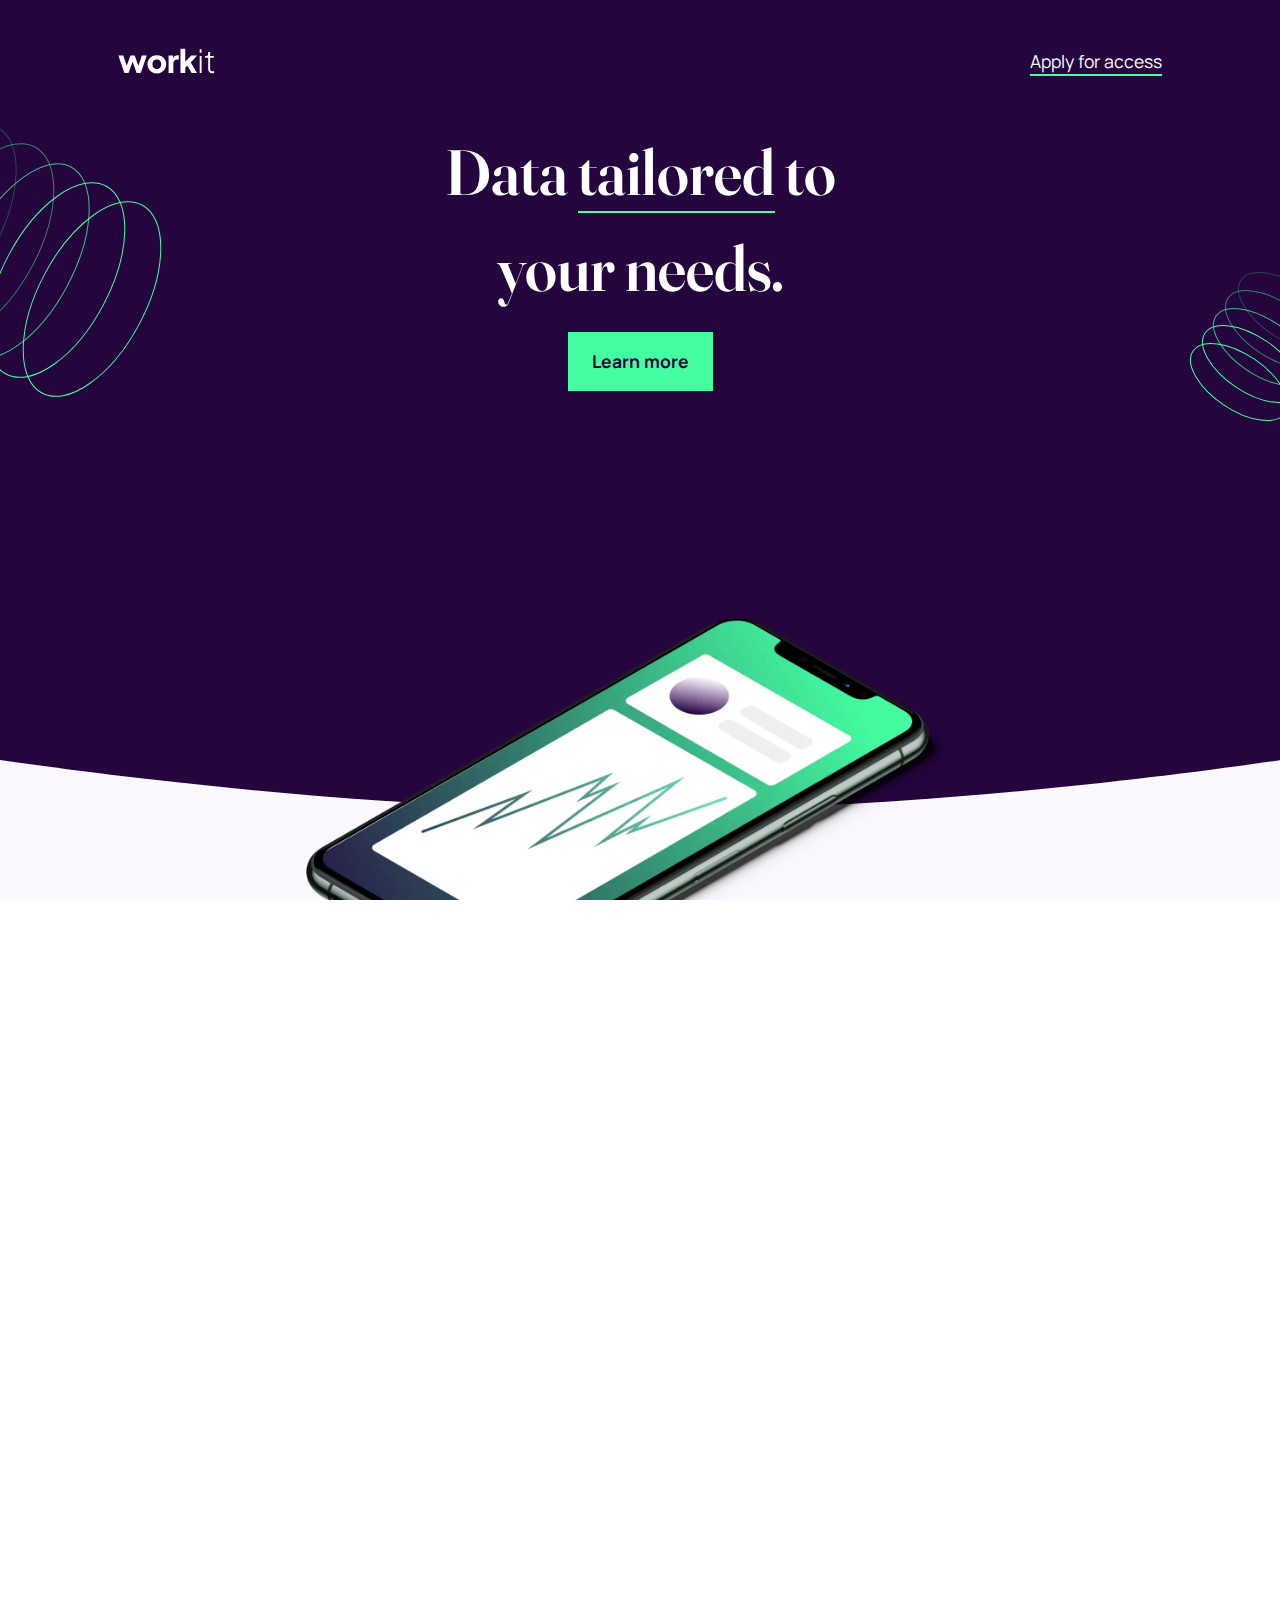
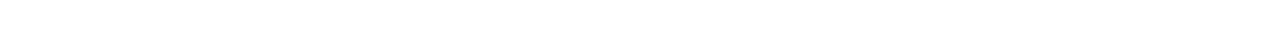
==== starter-code/index.html @ 318e5210 "add text style to copy" ====
<!DOCTYPE html>
<html lang="en">
<head>
  <meta charset="UTF-8">
  <meta name="viewport" content="width=device-width, initial-scale=1.0">

  <link rel="icon" type="image/png" sizes="32x32" href="./assets/images/favicon-32x32.png">
  <link rel="stylesheet" href="https://cdn.jsdelivr.net/npm/bootstrap@4.3.1/dist/css/bootstrap.min.css" integrity="sha384-ggOyR0iXCbMQv3Xipma34MD+dH/1fQ784/j6cY/iJTQUOhcWr7x9JvoRxT2MZw1T" crossorigin="anonymous">
  <link rel="stylesheet" href="./style.css">
  <title>Workit landing page</title>
</head>
<body>
  <section class="wrap-layer">
    
    <div class="container text-layer">
    <nav class="row mt-5 px-5">
      <div class="col pl-0">
        <img src="./assets/images/logo-light.svg"/>
      </div>
      <div class="nav-links access-link">Apply for access</div>
    </nav>
  
    <div class="text-center mt-5">
      <div class="hero-text">Data <span class="access-link">tailored</span> to <br> your needs.</div>
      <button class="learn-more-btn mt-3 p-3 px-4">Learn more</button>
    </div>
    

   
    </div>
  <div class="hero-bg-1">
    <img class="hero-img-1" src="./assets/images/bg-pattern-1.svg"/>
    <img class="hero-img-2" src="./assets/images/bg-pattern-2.svg" />
  </div>



  
</section>
<section class="wrap-layer-2">

  <div class="hero-phone-img text-center">
    <img src="./assets/images/image-hero.webp" />
    <div class="container">
    
      <div class=" home-text row">
      <div class="col">
        <div class="copy-num">
          1
        </div>
        <div class="copy-title">
          Actionable insights
        </div>
        <div>
          Optimize your products, improve customer satisfaction and stay ahead of the competition 
          with our product data analytics.
        </div>
    </div>
    
    <div class="col">
      <div class="copy-num">
        2
      </div>
      <div class="copy-title">
      Data-driven decisions
      </div>
      <div>
        Make data-driven decisions with our product data analytics. Our AI-generated reports help 
        you unlock insights hidden in your product data.
      </div>
    </div>
  
    <div class="col">
      <div class="copy-num">
        3
      </div>
      <div class="copy-title">
        Always affordable
      </div>
      <div>
        Always affordable pricing that scales with your business. Get top-quality product data 
        analytics services without hidden costs or unexpected fees.
        d-flex justify-content-end
      </div> 
    </div>
    </div>

  </div>
  </div>


  
  

  
 
</section>
  Be the first to test

  Hi, I'm Louis Graham, the founder of the company. Book a demo call with me to become a 
  beta tester for our app and kickstart your company. Apply for access below and I’ll be 
  in touch to schedule a call.

  Apply for access

  <script src="https://code.jquery.com/jquery-3.3.1.slim.min.js" integrity="sha384-q8i/X+965DzO0rT7abK41JStQIAqVgRVzpbzo5smXKp4YfRvH+8abtTE1Pi6jizo" crossorigin="anonymous"></script>
  <script src="https://cdn.jsdelivr.net/npm/popper.js@1.14.7/dist/umd/popper.min.js" integrity="sha384-UO2eT0CpHqdSJQ6hJty5KVphtPhzWj9WO1clHTMGa3JDZwrnQq4sF86dIHNDz0W1" crossorigin="anonymous"></script>
  <script src="https://cdn.jsdelivr.net/npm/bootstrap@4.3.1/dist/js/bootstrap.min.js" integrity="sha384-JjSmVgyd0p3pXB1rRibZUAYoIIy6OrQ6VrjIEaFf/nJGzIxFDsf4x0xIM+B07jRM" crossorigin="anonymous"></script>
</body>
</html>
---- starter-code/style.css ----
@font-face {
    font-family: 'Fruances 144' ;
    src: url('./assets/fonts/fraunces/static/Fraunces_144pt-SemiBold.ttf');
}

@font-face {
    font-family: 'Manrope';
    src: url('./assets/fonts/manrope/Manrope-VariableFont_wght.ttf')
}



*, *::before, *::after {
    margin: 0;
    padding: 0;
    box-sizing: border-box;
}


html, body{
    height: 100%;
    margin: 0;
    overflow-x: hidden;
}

.wrap-layer{
    height: 90vh;
    background-image: url('./assets/images/hero-bg.svg');
    background-repeat: no-repeat;
    background-position: bottom;
    background-size: cover;
    position: relative;
    z-index: 1;
}

.wrap-layer-2{
    margin-top: -5%;
    height: 95vh;
    background-image: url('./assets/images/hero-bg-2.svg');
    background-repeat: no-repeat;
    background-position: bottom;
    background-size: cover;
    position: relative;
}
/* .wrap-layer svg{
    max-width: 100%;
} */

.text-layer{
    position: absolute;
    right: 0;
    left: 0;
    
    /* width: 100%; */
    /* height: auto; */
    color: white;
}



.nav-links{
    font-family: 'Manrope', sans-serif;
    font-size: 1.1em;
}

.access-link{
    border-bottom: 2px solid #44FFA1;
}

.hero-text{
    font-family: 'Fruances 144', serif;
    font-size: 4em;
}

.learn-more-btn{
    font-family: 'Manrope', sans-serif;
    font-weight: bold;
    font-size: 1.1em;
    color: #24053E;
    background-color: #44FFA1;
    border: none;

}

.hero-bg-1{
    height: 100vh;
    /* left: -150px; */
}

.hero-img-1{
    margin-top: 8%;
    position: absolute;
    left: -150px;
}

.hero-img-2{
    margin-top: 20%;
    position: absolute;
    right: -70px;
}

.hero-phone-img img{
height: 30vw;
margin-top: -10vw;
}

.home-text{
    color: black;
    margin-top: 8%;

}

.hero-phone-img{
 width: 100%;
 position: absolute;
 z-index: 2;
}

.copy-num{
    border: solid 1px black;
    border-radius: 50%;
    height: 3em;
    width: 3em;
    display: flex;
    justify-content: center;
    align-items: center;
    margin: auto;
    font-size: 1.2em;
    margin-bottom: 8%;
    font-family: 'Fruances 144', serif;
}

.copy-title{
    font-family: 'Fruances 144', serif;
    font-size: 2em;
    margin-bottom: 8%;
}
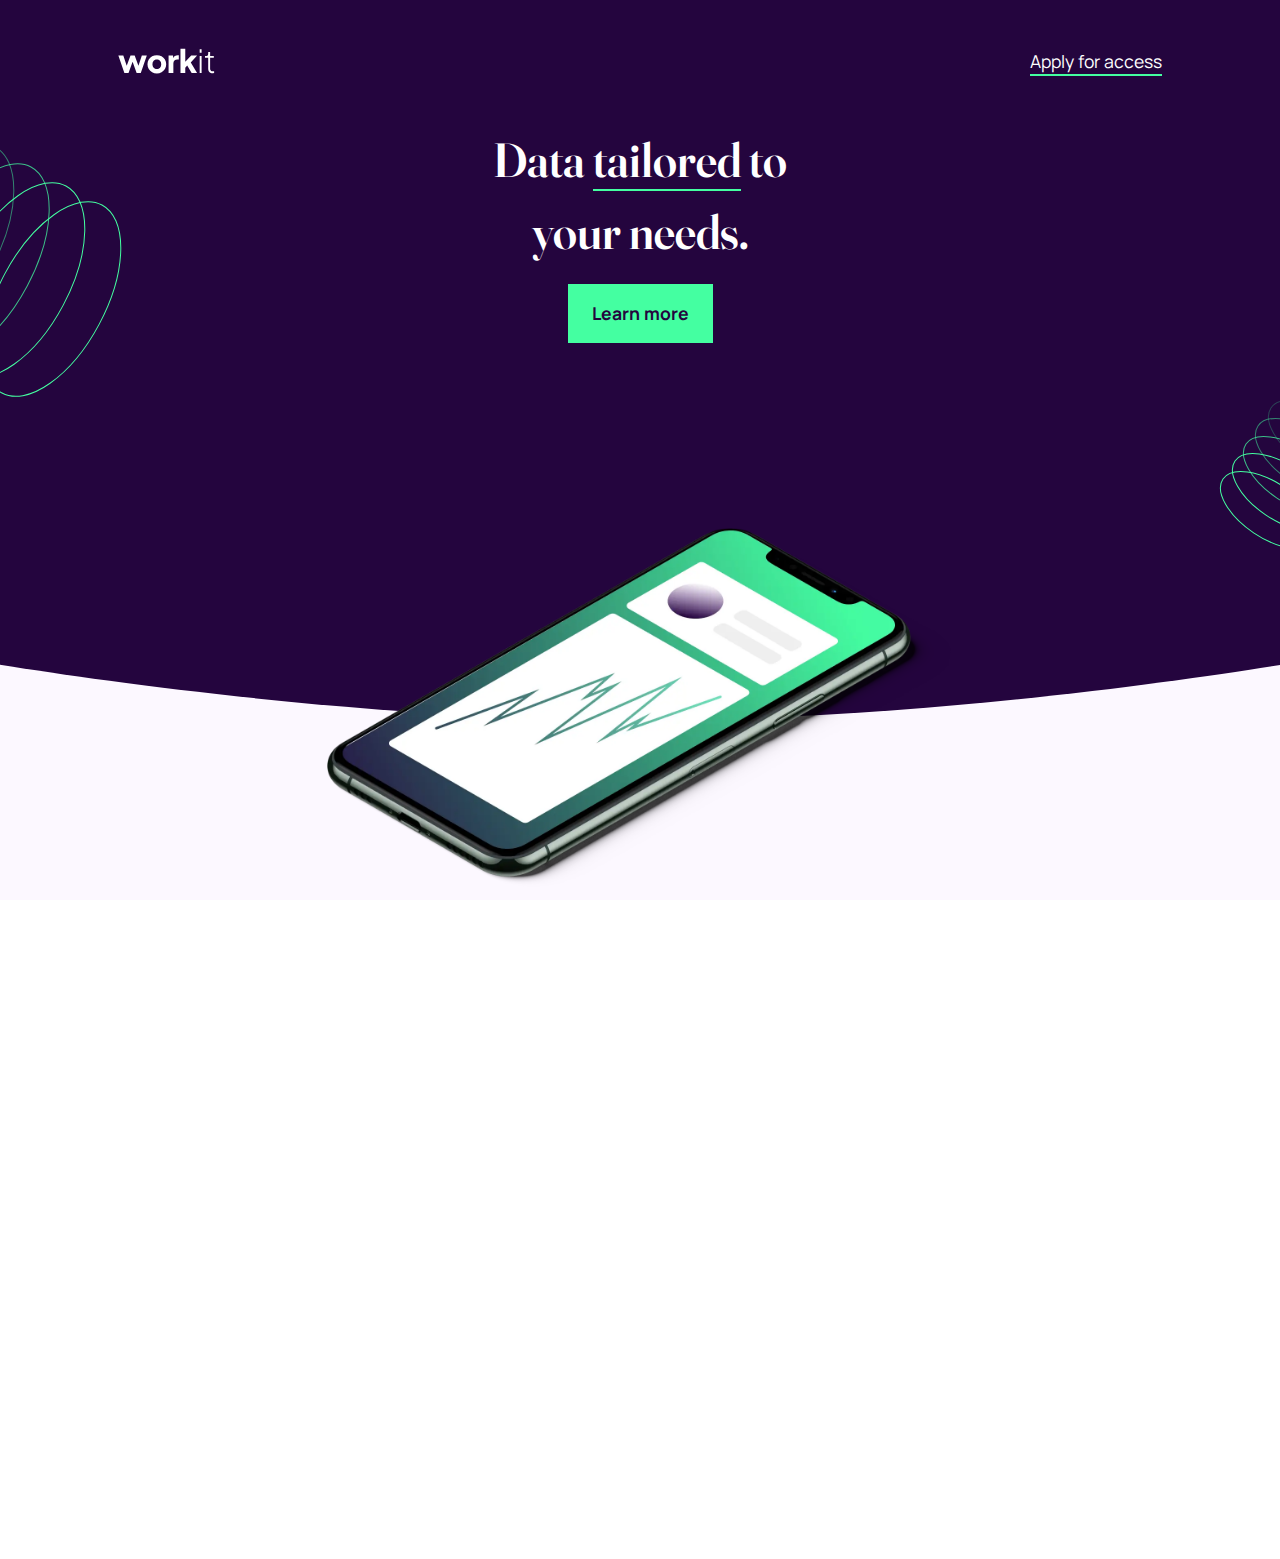
==== commit b1ef9ced: "make hero section responsive for different screen sizes" ====
--- a/starter-code/index.html
+++ b/starter-code/index.html
@@ -14,7 +14,7 @@
     
     <div class="container text-layer">
     <nav class="row mt-5 px-5">
-      <div class="col pl-0">
+      <div class=" logo-link col pl-0">
         <img src="./assets/images/logo-light.svg"/>
       </div>
       <div class="nav-links access-link">Apply for access</div>
@@ -44,40 +44,40 @@
     <div class="container">
     
       <div class=" home-text row">
-      <div class="col">
+      <div class="col-12 col-lg-4">
         <div class="copy-num">
           1
         </div>
         <div class="copy-title">
           Actionable insights
         </div>
-        <div>
+        <div class="copy-text">
           Optimize your products, improve customer satisfaction and stay ahead of the competition 
           with our product data analytics.
         </div>
     </div>
     
-    <div class="col">
+    <div class="col-12 col-lg-4">
       <div class="copy-num">
         2
       </div>
       <div class="copy-title">
       Data-driven decisions
       </div>
-      <div>
+      <div class="copy-text">
         Make data-driven decisions with our product data analytics. Our AI-generated reports help 
         you unlock insights hidden in your product data.
       </div>
     </div>
   
-    <div class="col">
+    <div class="col-12 col-lg-4">
       <div class="copy-num">
         3
       </div>
       <div class="copy-title">
         Always affordable
       </div>
-      <div>
+      <div class="copy-text">
         Always affordable pricing that scales with your business. Get top-quality product data 
         analytics services without hidden costs or unexpected fees.
         d-flex justify-content-end
@@ -95,6 +95,7 @@
   
  
 </section>
+<section class="founder">
   Be the first to test
 
   Hi, I'm Louis Graham, the founder of the company. Book a demo call with me to become a 
@@ -102,6 +103,7 @@
   in touch to schedule a call.
 
   Apply for access
+</section>
 
   <script src="https://code.jquery.com/jquery-3.3.1.slim.min.js" integrity="sha384-q8i/X+965DzO0rT7abK41JStQIAqVgRVzpbzo5smXKp4YfRvH+8abtTE1Pi6jizo" crossorigin="anonymous"></script>
   <script src="https://cdn.jsdelivr.net/npm/popper.js@1.14.7/dist/umd/popper.min.js" integrity="sha384-UO2eT0CpHqdSJQ6hJty5KVphtPhzWj9WO1clHTMGa3JDZwrnQq4sF86dIHNDz0W1" crossorigin="anonymous"></script>
--- a/starter-code/style.css
+++ b/starter-code/style.css
@@ -126,16 +126,81 @@
     align-items: center;
     margin: auto;
     font-size: 1.2em;
-    margin-bottom: 8%;
+    margin-bottom: 3%;
     font-family: 'Fruances 144', serif;
 }
 
 .copy-title{
     font-family: 'Fruances 144', serif;
     font-size: 2em;
-    margin-bottom: 8%;
-}
-
-
-
-
+    margin-bottom: 3%;
+}
+
+.copy-text{
+    margin-bottom: 15%;
+}
+
+/* ******** MEDIA QUERIES ********* */
+
+@media screen and (min-width: 375px){
+    .hero-bg-1{
+        display: none;
+    }
+    .hero-text{
+        font-size: 3em;;
+    }
+
+    .wrap-layer{
+        height: 80vh;;
+    }
+
+    .hero-phone-img img{
+        height: 30vh;
+        margin-top: -25vw;
+    }
+}
+
+@media screen and (min-width: 768px){
+    .hero-phone-img img{
+        height: 40vh;
+        margin-top: -10vw;
+    }
+    .hero-bg-1{
+        display: block;
+    }
+    .hero-img-1{
+        margin-top: 8%;
+        position: absolute;
+        left: -190px;
+    }
+    .hero-img-2{
+        margin-top: 30%;
+        position: absolute;
+        right: -100px;
+    }
+
+}
+
+@media screen and (min-width: 1440px){
+    .hero-text{
+        font-size: 4em;
+    }
+    .hero-phone-img img{
+        height: 50vh;
+        margin-top: -5vw;
+    }
+    .hero-img-1{
+        margin-top: 8%;
+        position: absolute;
+        left: -150px;
+    }
+    
+    .hero-img-2{
+        margin-top: 20%;
+        position: absolute;
+        right: -70px;
+    }
+}
+
+
+
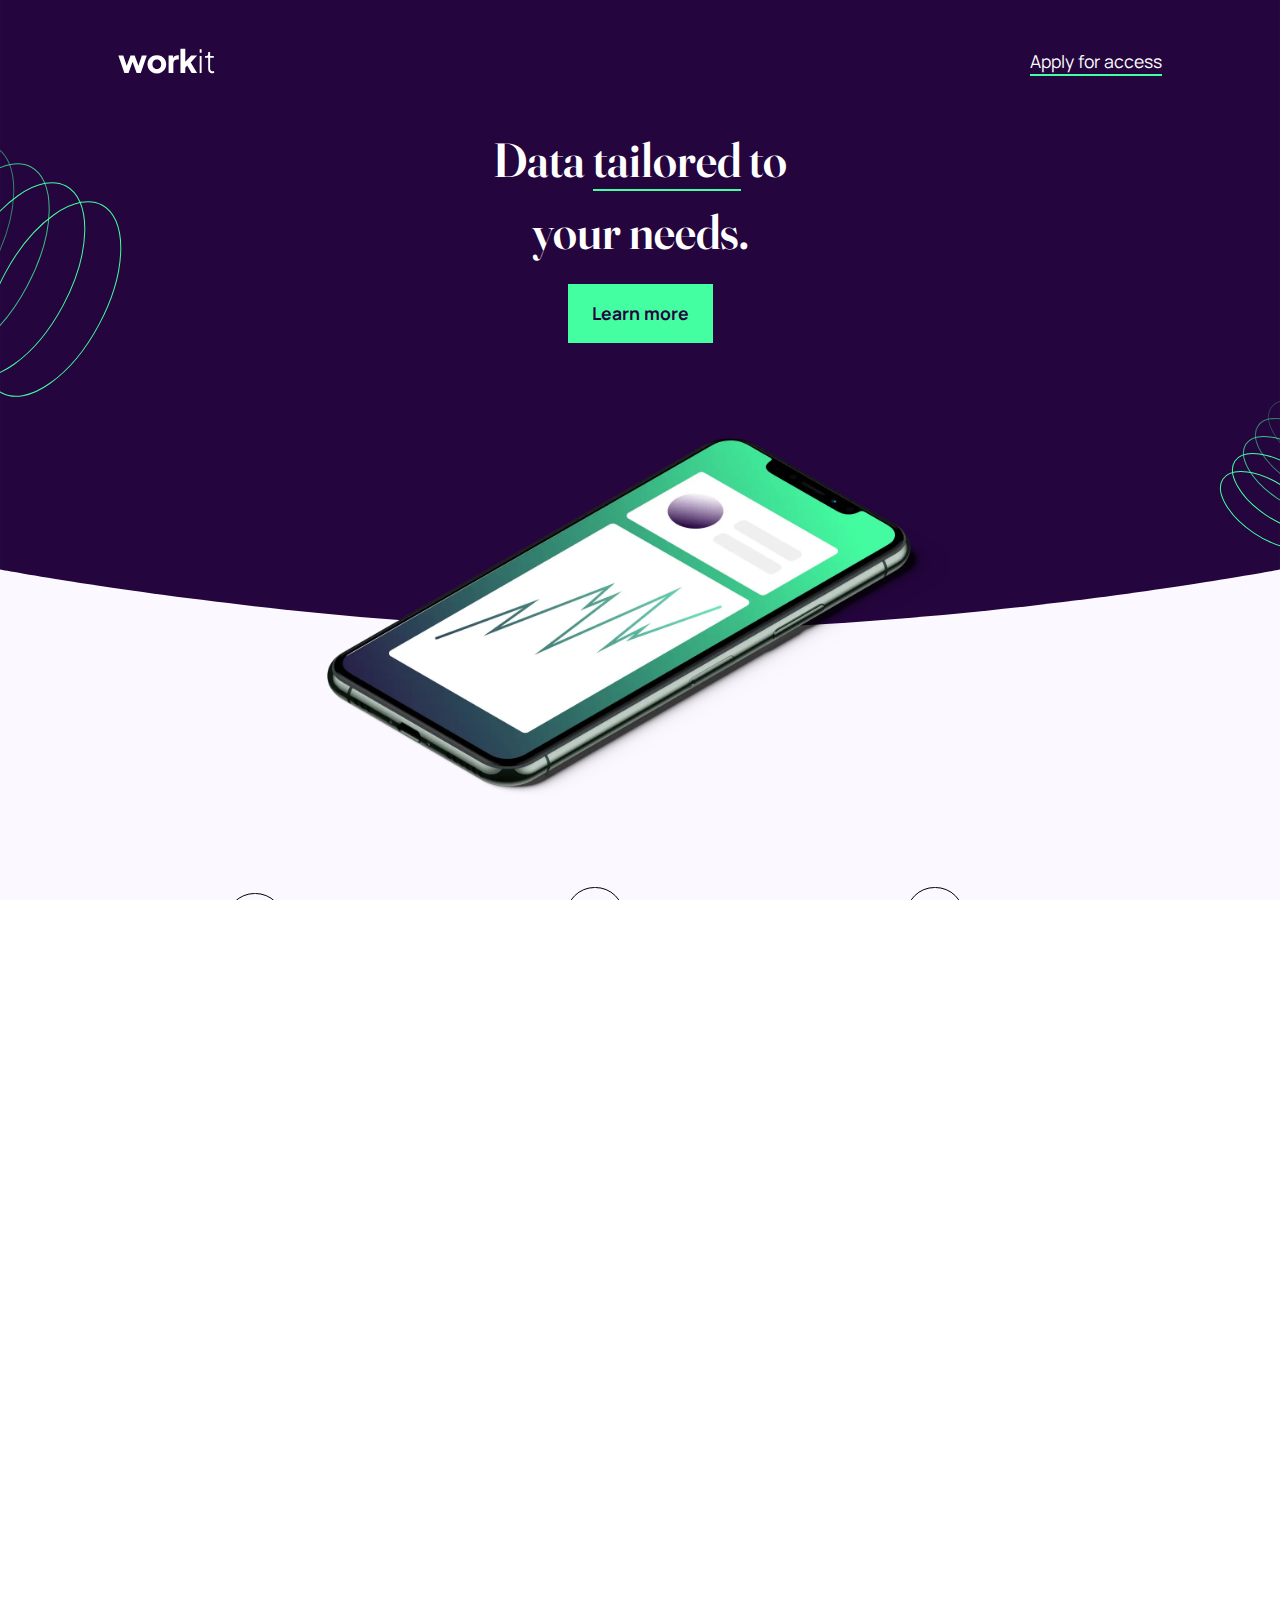
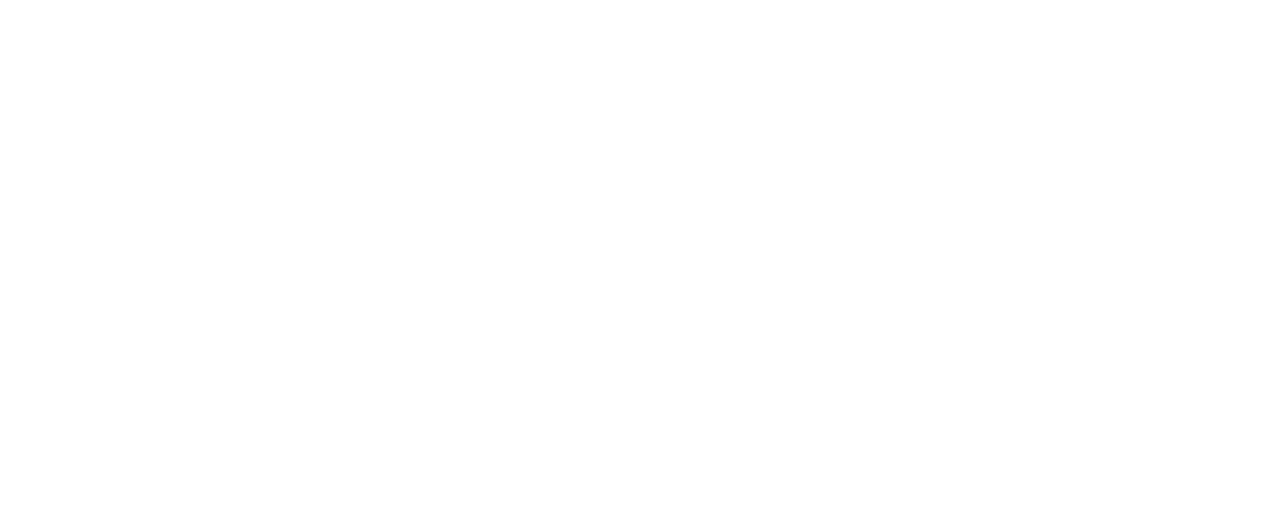
==== commit 1cae4911: "add founder image and text, add background color to text" ====
--- a/starter-code/index.html
+++ b/starter-code/index.html
@@ -43,24 +43,31 @@
     <img src="./assets/images/image-hero.webp" />
     <div class="container">
     
-      <div class=" home-text row">
-      <div class="col-12 col-lg-4">
-        <div class="copy-num">
-          1
+      <div class=" home-text">
+      <div class="row col-12 col-lg-4">
+        <div class="col-12 col-md-3 col-lg-12 my-auto">
+          <div class="copy-num">
+            1
+          </div>
         </div>
-        <div class="copy-title">
-          Actionable insights
-        </div>
-        <div class="copy-text">
-          Optimize your products, improve customer satisfaction and stay ahead of the competition 
-          with our product data analytics.
+        <div class="col-12 col-md-9 col-lg-12 text-md-left text-lg-center">
+          <div class="copy-title">
+            Actionable insights
+          </div>
+          <div class="copy-text">
+            Optimize your products, improve customer satisfaction and stay ahead of the competition 
+            with our product data analytics.
+          </div>
         </div>
     </div>
     
-    <div class="col-12 col-lg-4">
+    <div class="row col-12 col-lg-4">
+      <div class="col-12 col-md-3 col-lg-12 my-auto">
       <div class="copy-num">
         2
       </div>
+    </div>
+    <div class="col-12 col-md-9 col-lg-12 text-md-left text-lg-center">
       <div class="copy-title">
       Data-driven decisions
       </div>
@@ -69,11 +76,15 @@
         you unlock insights hidden in your product data.
       </div>
     </div>
+    </div>
   
-    <div class="col-12 col-lg-4">
+    <div class="row col-12 col-lg-4">
+      <div class="col-12 col-md-3 col-lg-12 my-auto">
       <div class="copy-num">
         3
       </div>
+    </div>
+    <div class="col-12 col-md-9 col-lg-12 text-md-left text-lg-center">
       <div class="copy-title">
         Always affordable
       </div>
@@ -83,6 +94,7 @@
         d-flex justify-content-end
       </div> 
     </div>
+  </div>
     </div>
 
   </div>
@@ -96,13 +108,19 @@
  
 </section>
 <section class="founder">
-  Be the first to test
+  <div class="founder-img text-center">
+    <img src="./assets/images/image-founder.webp" />
+  </div>
 
-  Hi, I'm Louis Graham, the founder of the company. Book a demo call with me to become a 
-  beta tester for our app and kickstart your company. Apply for access below and I’ll be 
-  in touch to schedule a call.
-
-  Apply for access
+  <div class="founder-text mx-3">
+    Be the first to test
+  
+    Hi, I'm Louis Graham, the founder of the company. Book a demo call with me to become a 
+    beta tester for our app and kickstart your company. Apply for access below and I’ll be 
+    in touch to schedule a call.
+  
+    Apply for access
+  </div>
 </section>
 
   <script src="https://code.jquery.com/jquery-3.3.1.slim.min.js" integrity="sha384-q8i/X+965DzO0rT7abK41JStQIAqVgRVzpbzo5smXKp4YfRvH+8abtTE1Pi6jizo" crossorigin="anonymous"></script>
--- a/starter-code/style.css
+++ b/starter-code/style.css
@@ -35,7 +35,6 @@
 
 .wrap-layer-2{
     margin-top: -5%;
-    height: 95vh;
     background-image: url('./assets/images/hero-bg-2.svg');
     background-repeat: no-repeat;
     background-position: bottom;
@@ -107,7 +106,12 @@
 .home-text{
     color: black;
     margin-top: 8%;
-
+    display: flex;
+    flex-wrap:wrap;
+}
+
+.home-text.row{
+    
 }
 
 .hero-phone-img{
@@ -140,6 +144,15 @@
     margin-bottom: 15%;
 }
 
+.founder-img{
+    margin-top: 30%;
+}
+
+.founder-text{
+    background-color: #24053E;
+    color: white;
+}
+
 /* ******** MEDIA QUERIES ********* */
 
 @media screen and (min-width: 375px){
@@ -151,16 +164,33 @@
     }
 
     .wrap-layer{
-        height: 80vh;;
+        height: 70vh;
+    }
+
+    .wrap-layer-2{
+        height: 125vh;
     }
 
     .hero-phone-img img{
+        height: 25vh;
+        margin-top: -22vw;
+    }
+
+    .founder-img{
+        width: 100%;
+    }
+
+    .founder-img img{
         height: 30vh;
-        margin-top: -25vw;
     }
 }
 
 @media screen and (min-width: 768px){
+
+    .wrap-layer-2{
+        height: 95vh;
+    }
+
     .hero-phone-img img{
         height: 40vh;
         margin-top: -10vw;
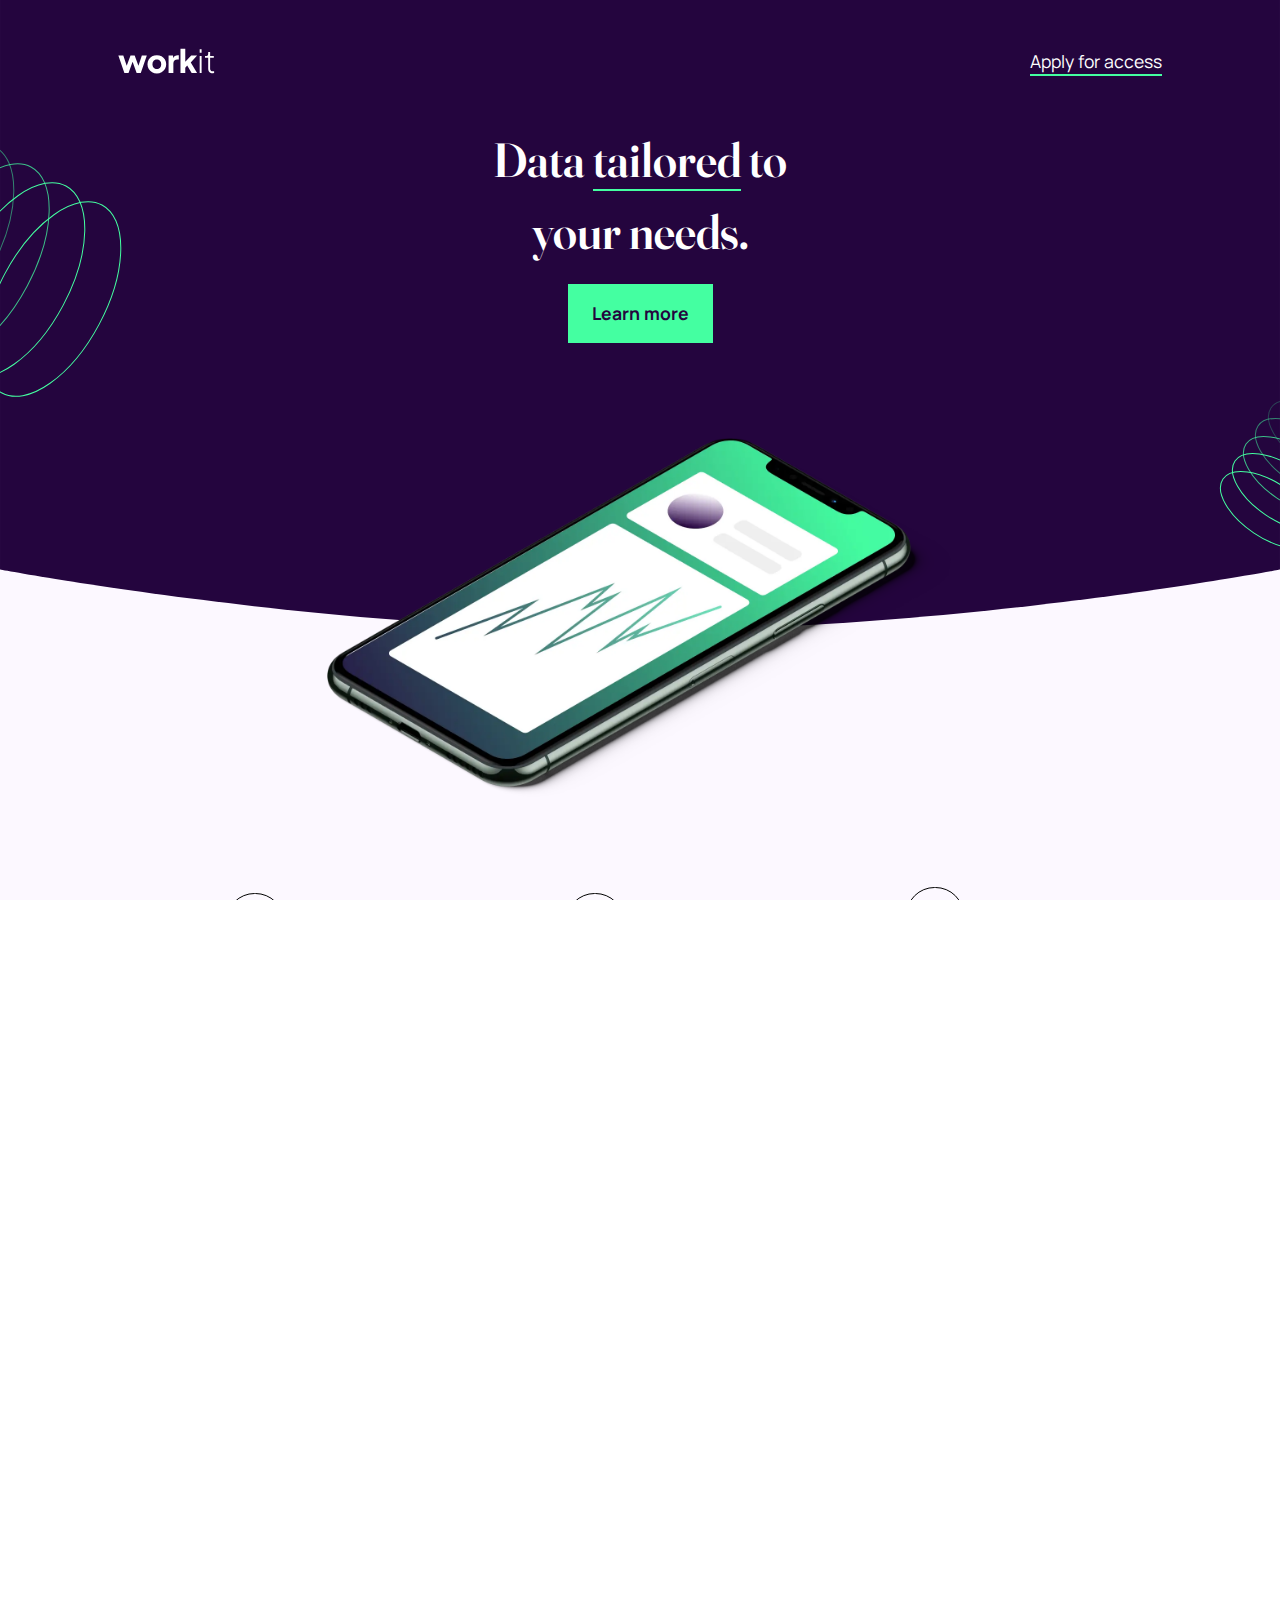
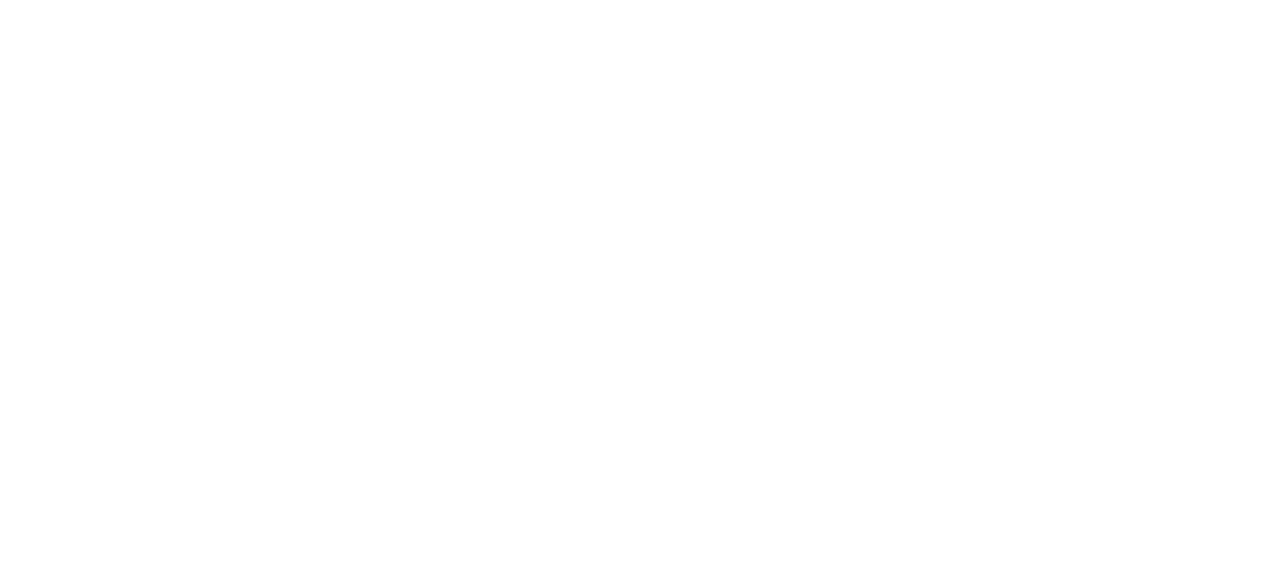
==== commit 62773472: "style founder section text" ====
--- a/starter-code/index.html
+++ b/starter-code/index.html
@@ -112,14 +112,21 @@
     <img src="./assets/images/image-founder.webp" />
   </div>
 
-  <div class="founder-text mx-3">
-    Be the first to test
+  <div class="founder-wrapper text-center mx-3 p-4">
+    <div class="founder-title mt-2">
+      Be the first to test
+    </div>
   
-    Hi, I'm Louis Graham, the founder of the company. Book a demo call with me to become a 
-    beta tester for our app and kickstart your company. Apply for access below and I’ll be 
-    in touch to schedule a call.
+    <div class="founder-text mt-3">
+      Hi, I'm Louis Graham, the founder of the company. Book a demo call with me to become a 
+      beta tester for our app and kickstart your company. Apply for access below and I’ll be 
+      in touch to schedule a call.
+    </div>
   
-    Apply for access
+    <div >
+      <button class="learn-more-btn mt-3">Apply for access</button>
+    </div>
+    
   </div>
 </section>
 
--- a/starter-code/style.css
+++ b/starter-code/style.css
@@ -142,15 +142,33 @@
 
 .copy-text{
     margin-bottom: 15%;
+    font-family: 'Manrope', sans-serif;
+}
+
+.founder{
+    position: relative;
 }
 
 .founder-img{
     margin-top: 30%;
 }
 
-.founder-text{
+.founder-wrapper{
     background-color: #24053E;
     color: white;
+    position: absolute;
+    z-index: 5;
+    margin-top: -10%;;
+}
+
+.founder-title{
+    font-family: 'Fruances 144', serif;
+    font-size: 2em;
+}
+
+.founder-text{
+    font-family: 'Manrope', sans-serif;
+    line-height: 175%;
 }
 
 /* ******** MEDIA QUERIES ********* */
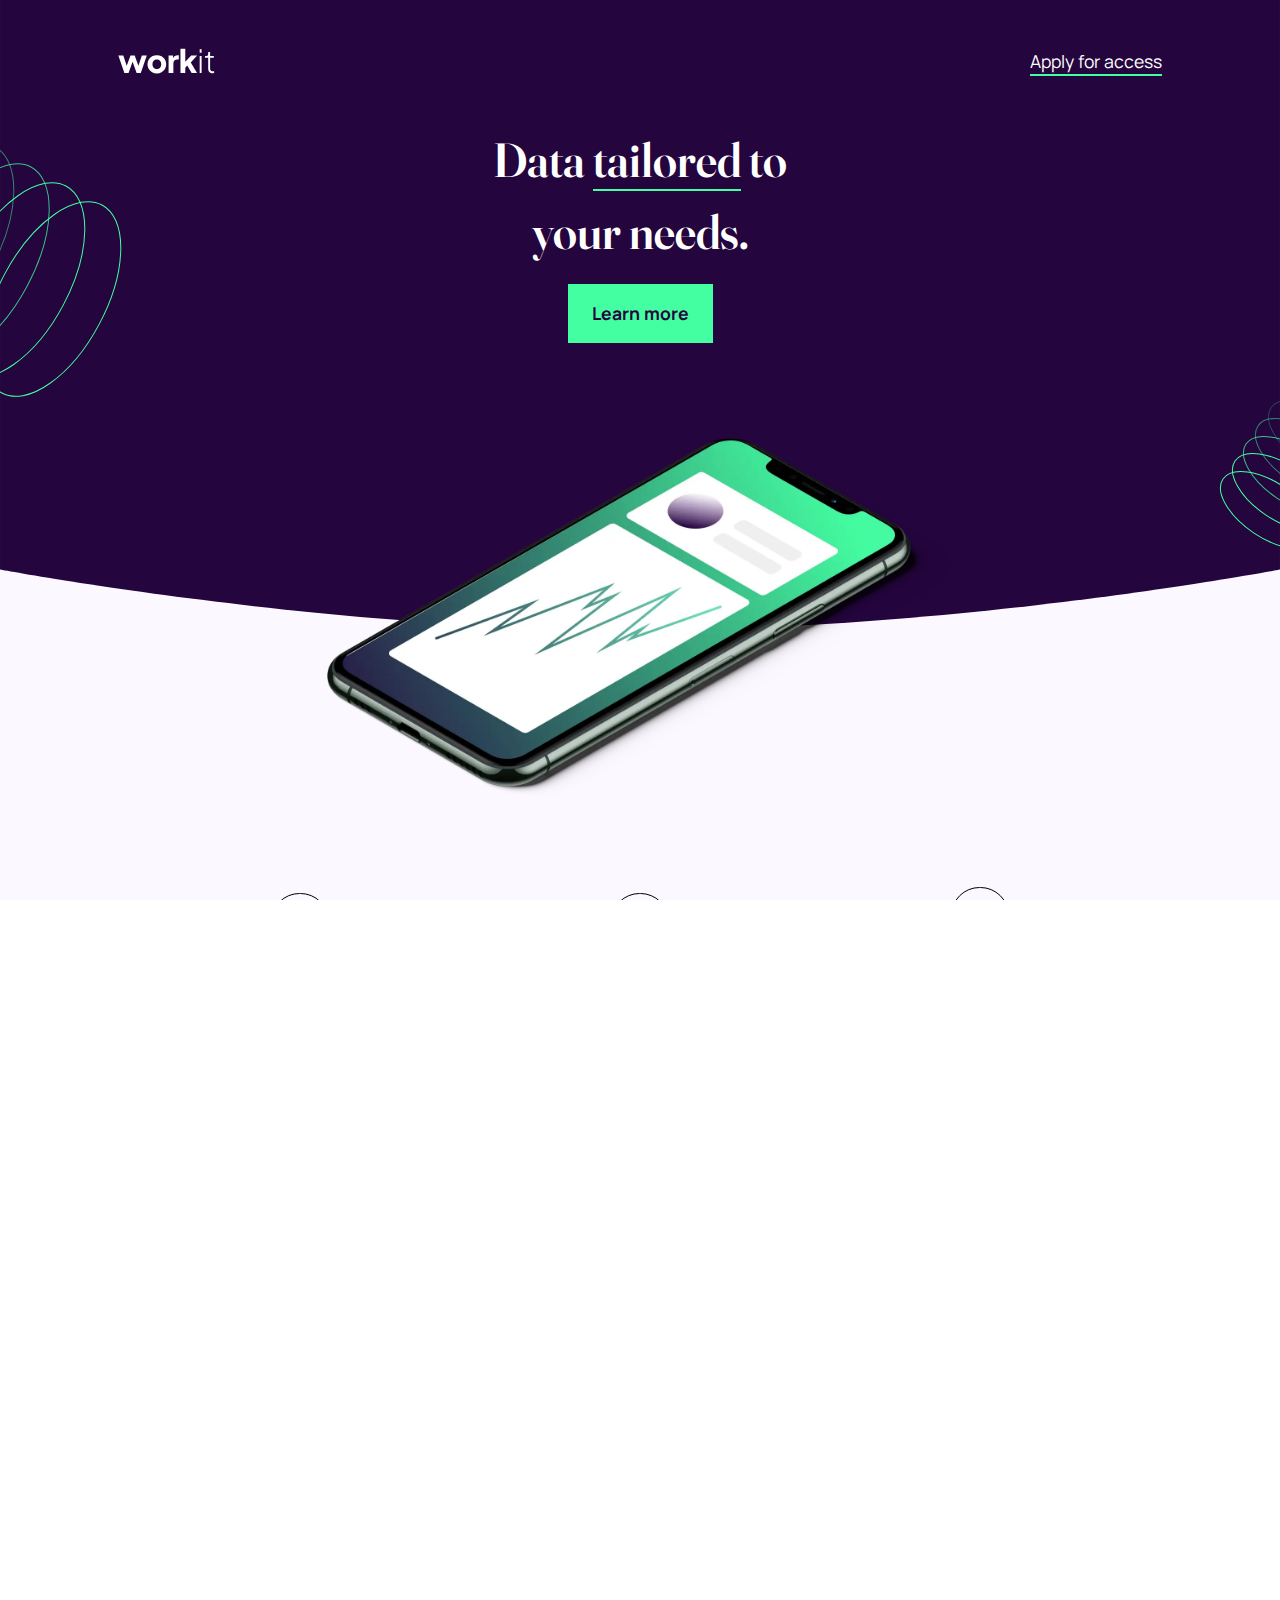
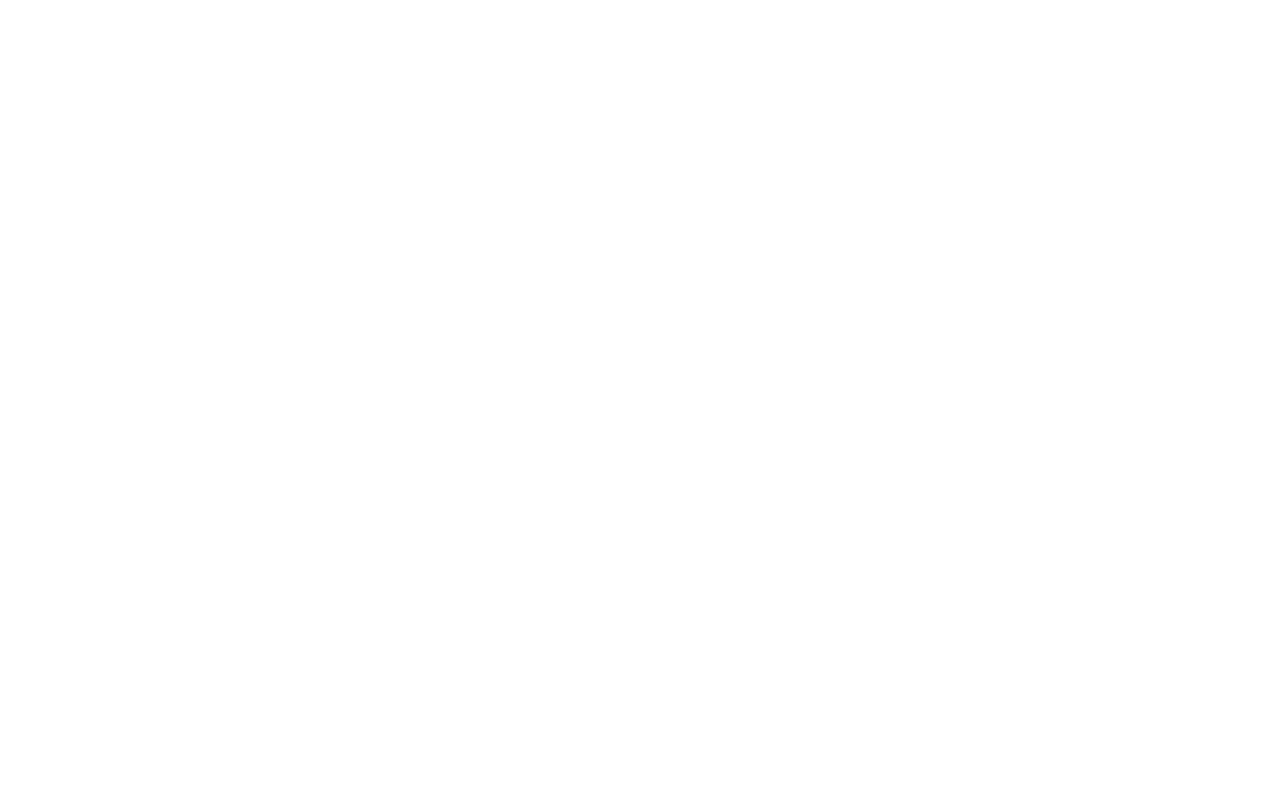
==== commit fb68ef83: "add responsive size for tablet to founder section" ====
--- a/starter-code/index.html
+++ b/starter-code/index.html
@@ -43,7 +43,7 @@
     <img src="./assets/images/image-hero.webp" />
     <div class="container">
     
-      <div class=" home-text">
+      <div class="home-text">
       <div class="row col-12 col-lg-4">
         <div class="col-12 col-md-3 col-lg-12 my-auto">
           <div class="copy-num">
@@ -108,11 +108,11 @@
  
 </section>
 <section class="founder">
-  <div class="founder-img text-center">
+  <div class="founder-img">
     <img src="./assets/images/image-founder.webp" />
   </div>
 
-  <div class="founder-wrapper text-center mx-3 p-4">
+  <div class="founder-wrapper text-center text-md-left mx-3 p-5">
     <div class="founder-title mt-2">
       Be the first to test
     </div>
@@ -124,9 +124,11 @@
     </div>
   
     <div >
-      <button class="learn-more-btn mt-3">Apply for access</button>
+      <button class="learn-more-btn mt-4 mb-2 p-3 px-4">Apply for access</button>
     </div>
-    
+    <div class="founder-svg">
+      <img src="./assets/images/bg-pattern-1.svg" />
+    </div>
   </div>
 </section>
 
--- a/starter-code/style.css
+++ b/starter-code/style.css
@@ -108,6 +108,7 @@
     margin-top: 8%;
     display: flex;
     flex-wrap:wrap;
+    justify-content: center;
 }
 
 .home-text.row{
@@ -196,17 +197,22 @@
 
     .founder-img{
         width: 100%;
+        text-align: center;
     }
 
     .founder-img img{
         height: 30vh;
     }
+
+    .founder-svg{
+        display: none;
+    }
 }
 
 @media screen and (min-width: 768px){
 
     .wrap-layer-2{
-        height: 95vh;
+        height: 120vh;
     }
 
     .hero-phone-img img{
@@ -226,6 +232,33 @@
         position: absolute;
         right: -100px;
     }
+    .founder-img{
+        margin-top: 20%;
+        text-align: left;
+        padding-left: 5%;
+    }
+    .founder-img img{
+        height: 40vh;
+    }
+    .founder-wrapper{
+        width: 65%;
+        right: 5%;
+        margin-top: -20%;
+    }
+
+    .founder-svg{
+        display: block;
+    }
+
+    .founder-svg img{
+        height: 12.5em;
+    }
+
+    .founder-svg {
+        position: absolute;  
+        right: 5%;
+        bottom: -25%;
+    }
 
 }
 
@@ -235,7 +268,7 @@
     }
     .hero-phone-img img{
         height: 50vh;
-        margin-top: -5vw;
+        margin-top: -1vw;
     }
     .hero-img-1{
         margin-top: 8%;
@@ -248,7 +281,15 @@
         position: absolute;
         right: -70px;
     }
-}
-
-
-
+
+    .founder-svg{
+        display: none;
+    }
+
+    .founder-img{
+        margin-top: 10%;
+    }
+}
+
+
+
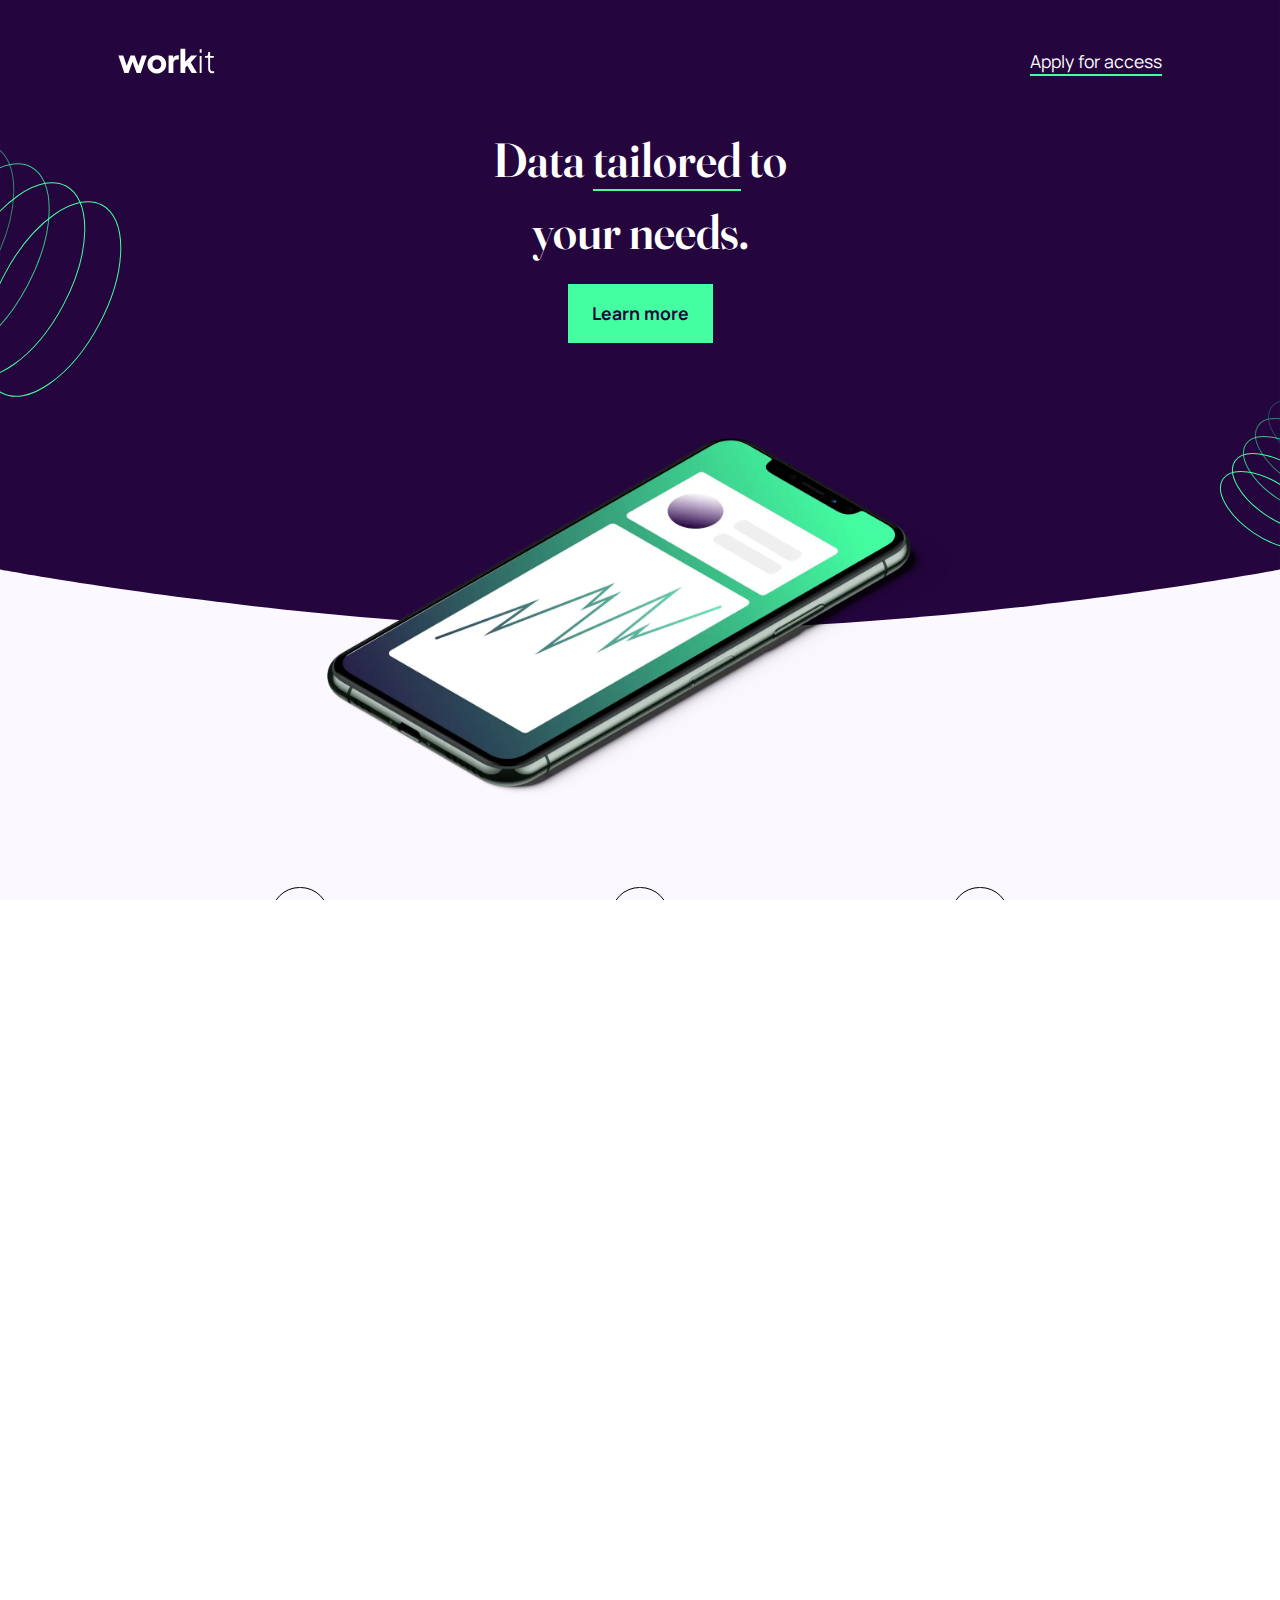
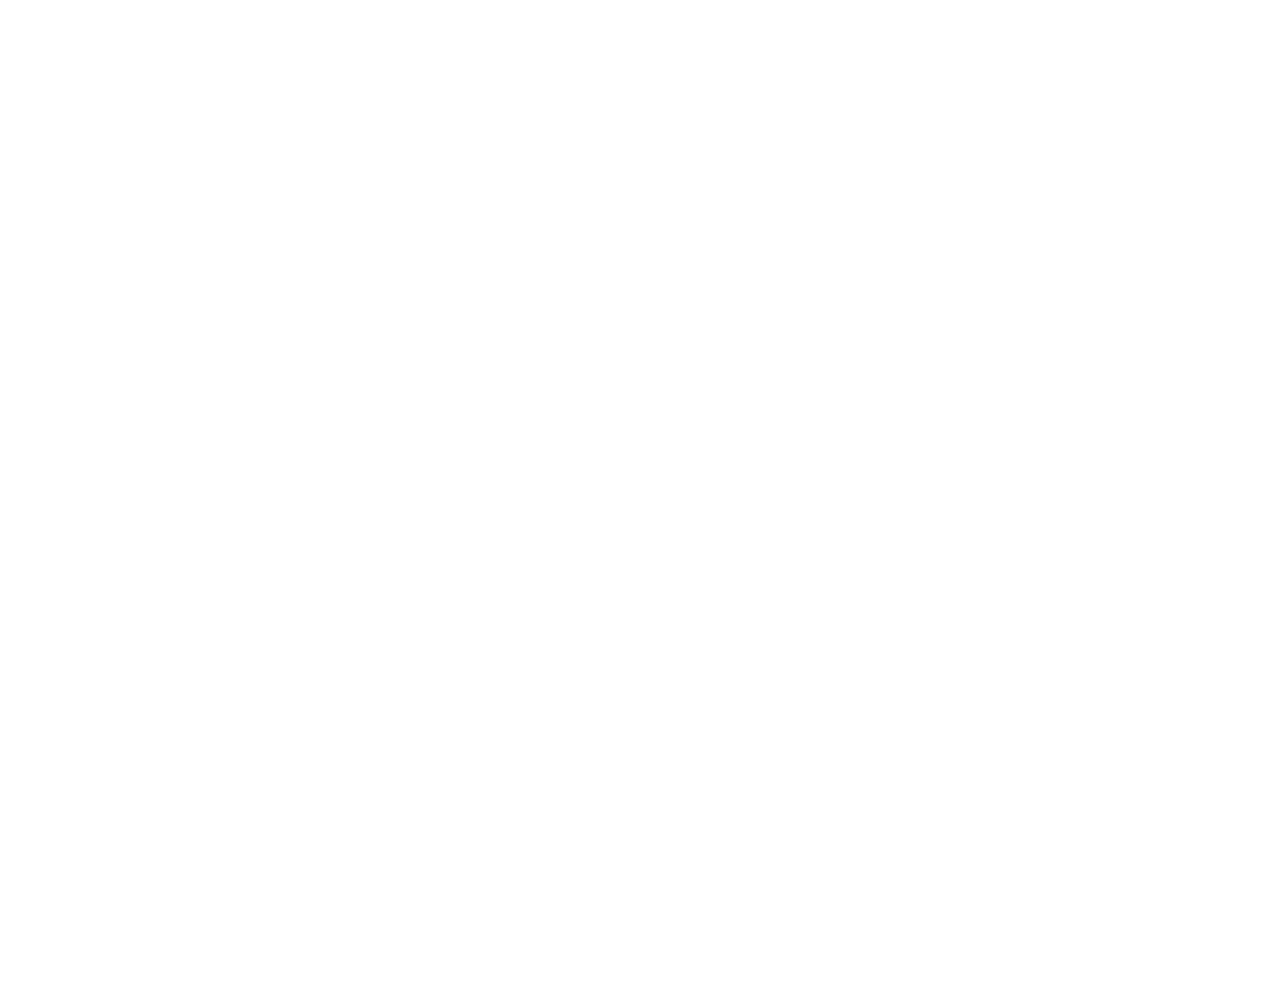
==== commit d6834078: "add dark logo and adjust padding in footer" ====
--- a/starter-code/index.html
+++ b/starter-code/index.html
@@ -91,7 +91,7 @@
       <div class="copy-text">
         Always affordable pricing that scales with your business. Get top-quality product data 
         analytics services without hidden costs or unexpected fees.
-        d-flex justify-content-end
+
       </div> 
     </div>
   </div>
@@ -126,11 +126,22 @@
     <div >
       <button class="learn-more-btn mt-4 mb-2 p-3 px-4">Apply for access</button>
     </div>
+    
     <div class="founder-svg">
       <img src="./assets/images/bg-pattern-1.svg" />
     </div>
   </div>
+ 
+  <div class="container logo-beneath text-center">
+    <div>
+      <img src="./assets/images/logo-dark.svg" />
+    </div>
+  </div>
+ 
 </section>
+
+
+  
 
   <script src="https://code.jquery.com/jquery-3.3.1.slim.min.js" integrity="sha384-q8i/X+965DzO0rT7abK41JStQIAqVgRVzpbzo5smXKp4YfRvH+8abtTE1Pi6jizo" crossorigin="anonymous"></script>
   <script src="https://cdn.jsdelivr.net/npm/popper.js@1.14.7/dist/umd/popper.min.js" integrity="sha384-UO2eT0CpHqdSJQ6hJty5KVphtPhzWj9WO1clHTMGa3JDZwrnQq4sF86dIHNDz0W1" crossorigin="anonymous"></script>
--- a/starter-code/style.css
+++ b/starter-code/style.css
@@ -207,6 +207,10 @@
     .founder-svg{
         display: none;
     }
+
+    .logo-beneath{
+        padding-top:30em;
+    }
 }
 
 @media screen and (min-width: 768px){
@@ -260,9 +264,16 @@
         bottom: -25%;
     }
 
+    .logo-beneath{
+        padding-top:20em;
+    }
+
 }
 
 @media screen and (min-width: 1440px){
+    .wrap-layer-2 {
+        height: 110vh;
+    }
     .hero-text{
         font-size: 4em;
     }
@@ -282,14 +293,22 @@
         right: -70px;
     }
 
-    .founder-svg{
-        display: none;
-    }
+
 
     .founder-img{
         margin-top: 10%;
-    }
-}
-
-
-
+        text-align: left;
+        padding-left: 15%;
+    }
+    .founder-img img{
+        height: 40vh;
+    }
+    .founder-wrapper{
+        width: 50%;
+        right: 15%;
+        margin-top: -14%;
+    }
+}
+
+
+
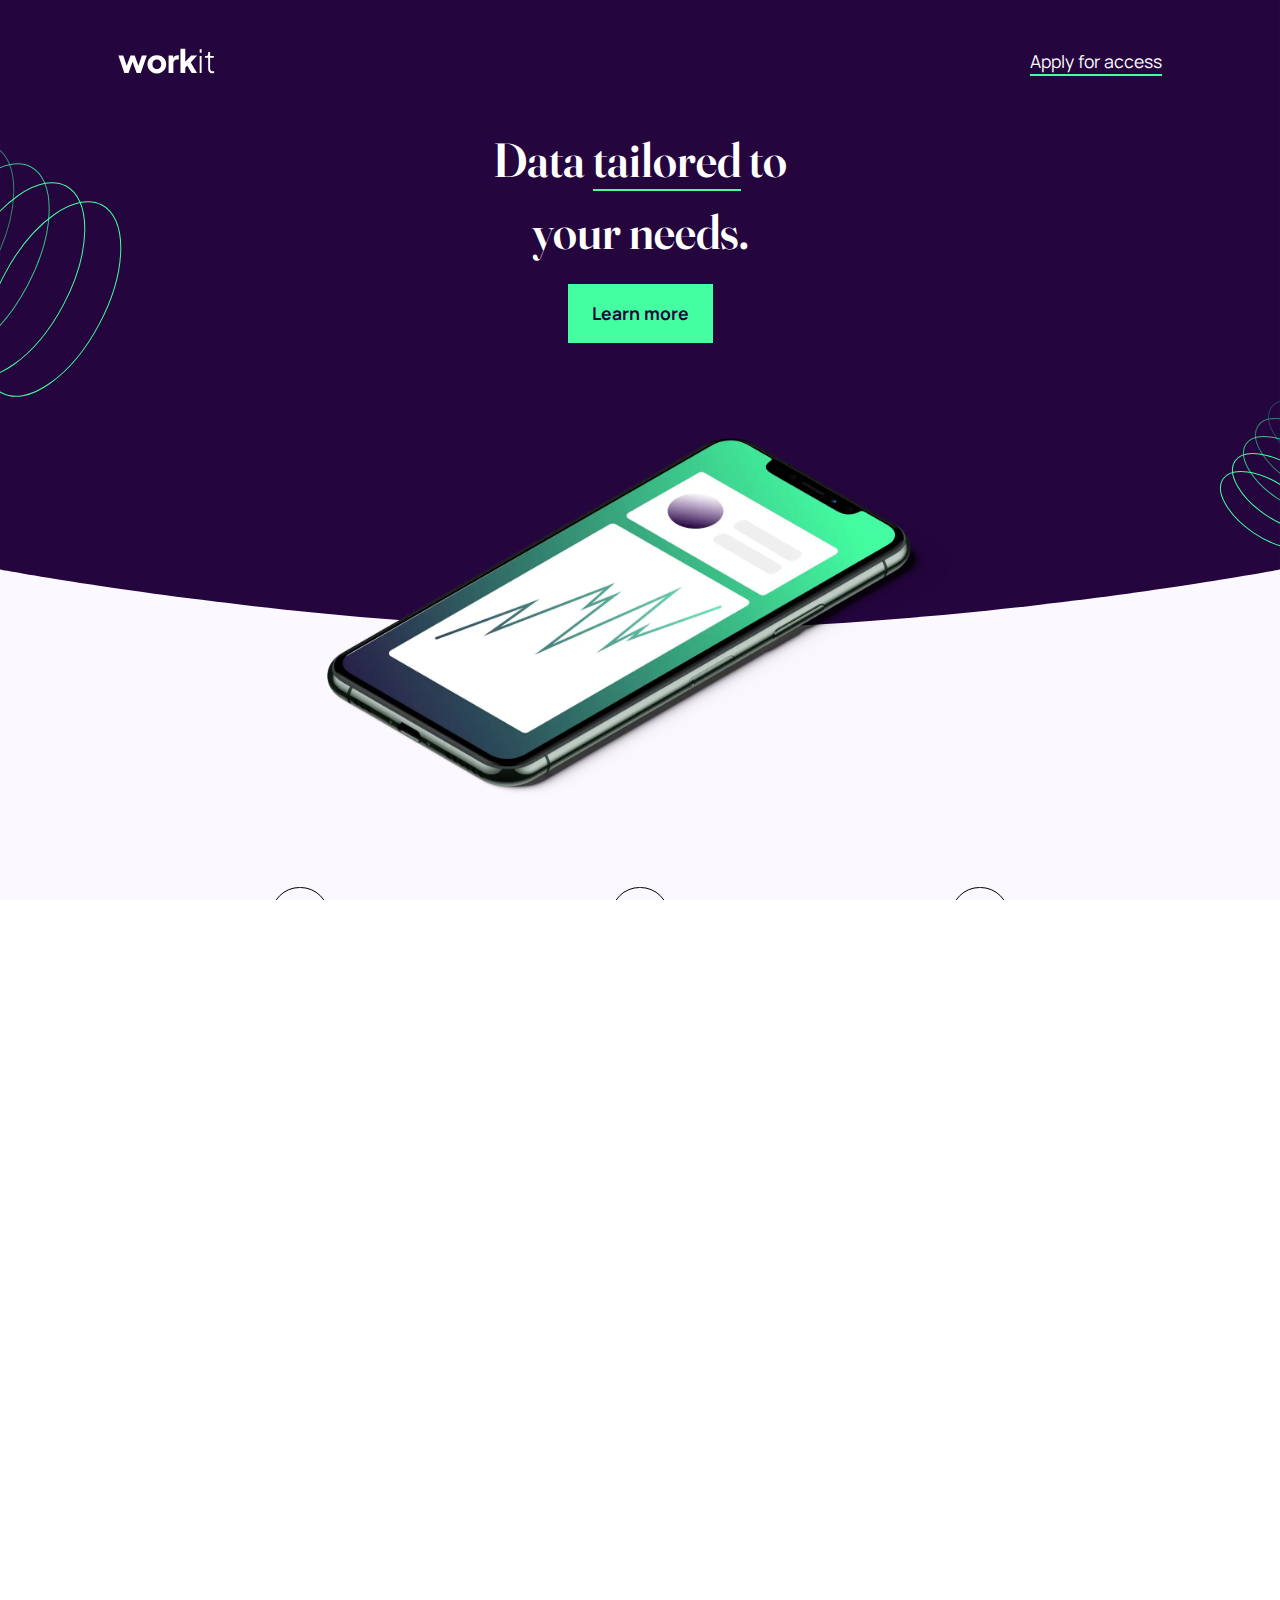
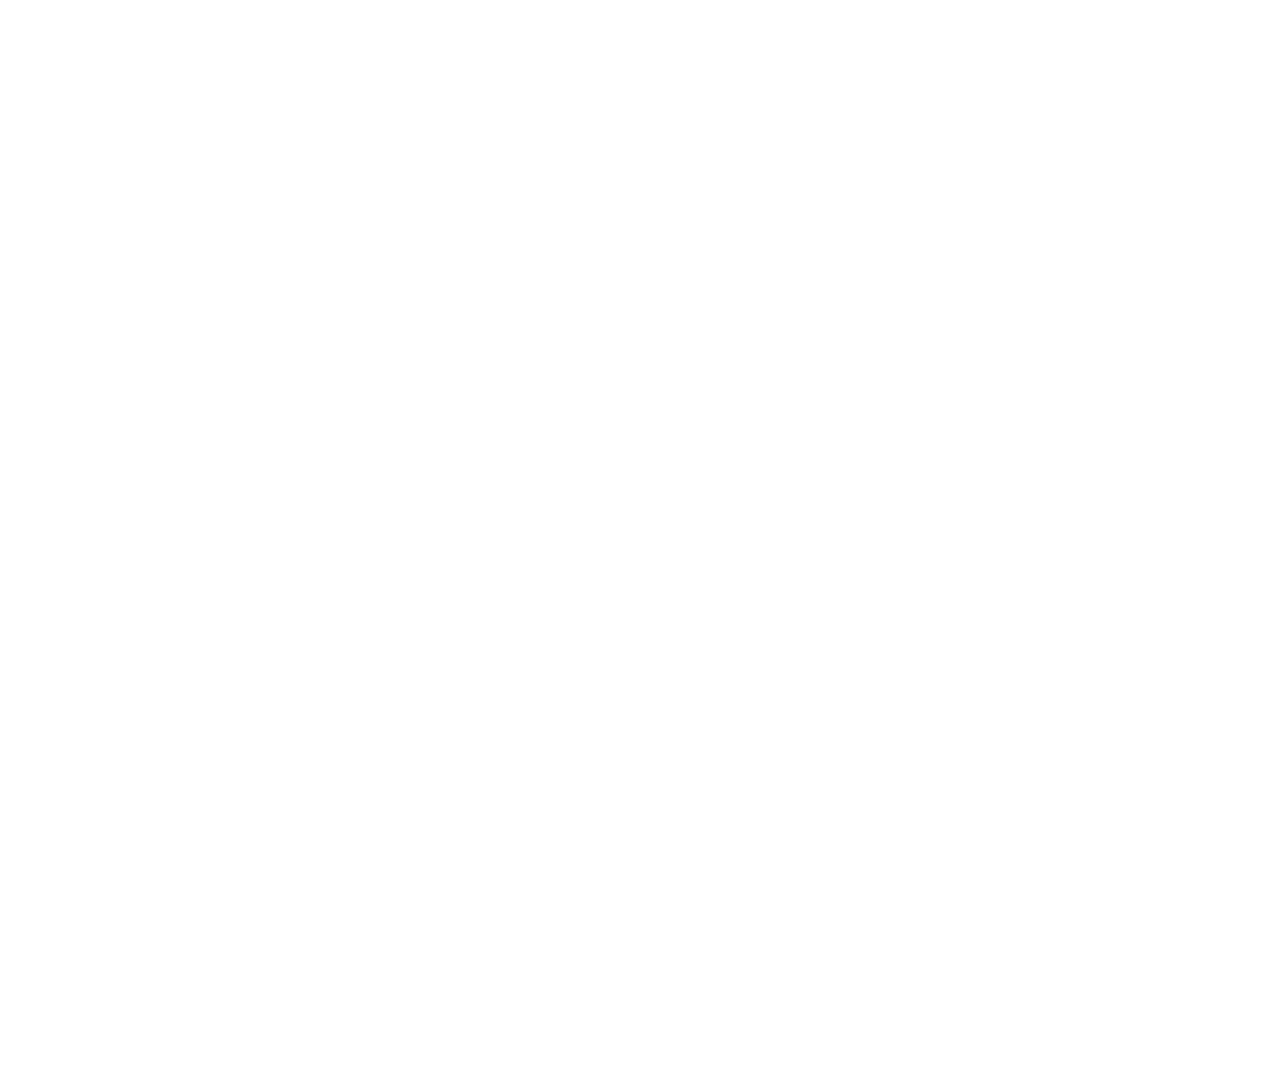
==== commit 428abc6d: "add social icons to footer, use bootstrap to add responsiveness" ====
--- a/starter-code/index.html
+++ b/starter-code/index.html
@@ -136,6 +136,17 @@
     <div>
       <img src="./assets/images/logo-dark.svg" />
     </div>
+    <div class="row w-50 mx-auto my-4">
+      <div class="col text-md-right">
+        <img src="./assets/images/icon-facebook.svg" />
+      </div>
+      <div class="col">
+        <img src="./assets/images/icon-twitter.svg"/>
+      </div>
+      <div class="col text-md-left">
+        <img src="./assets/images/icon-instagram.svg"/>
+      </div>
+    </div>
   </div>
  
 </section>
